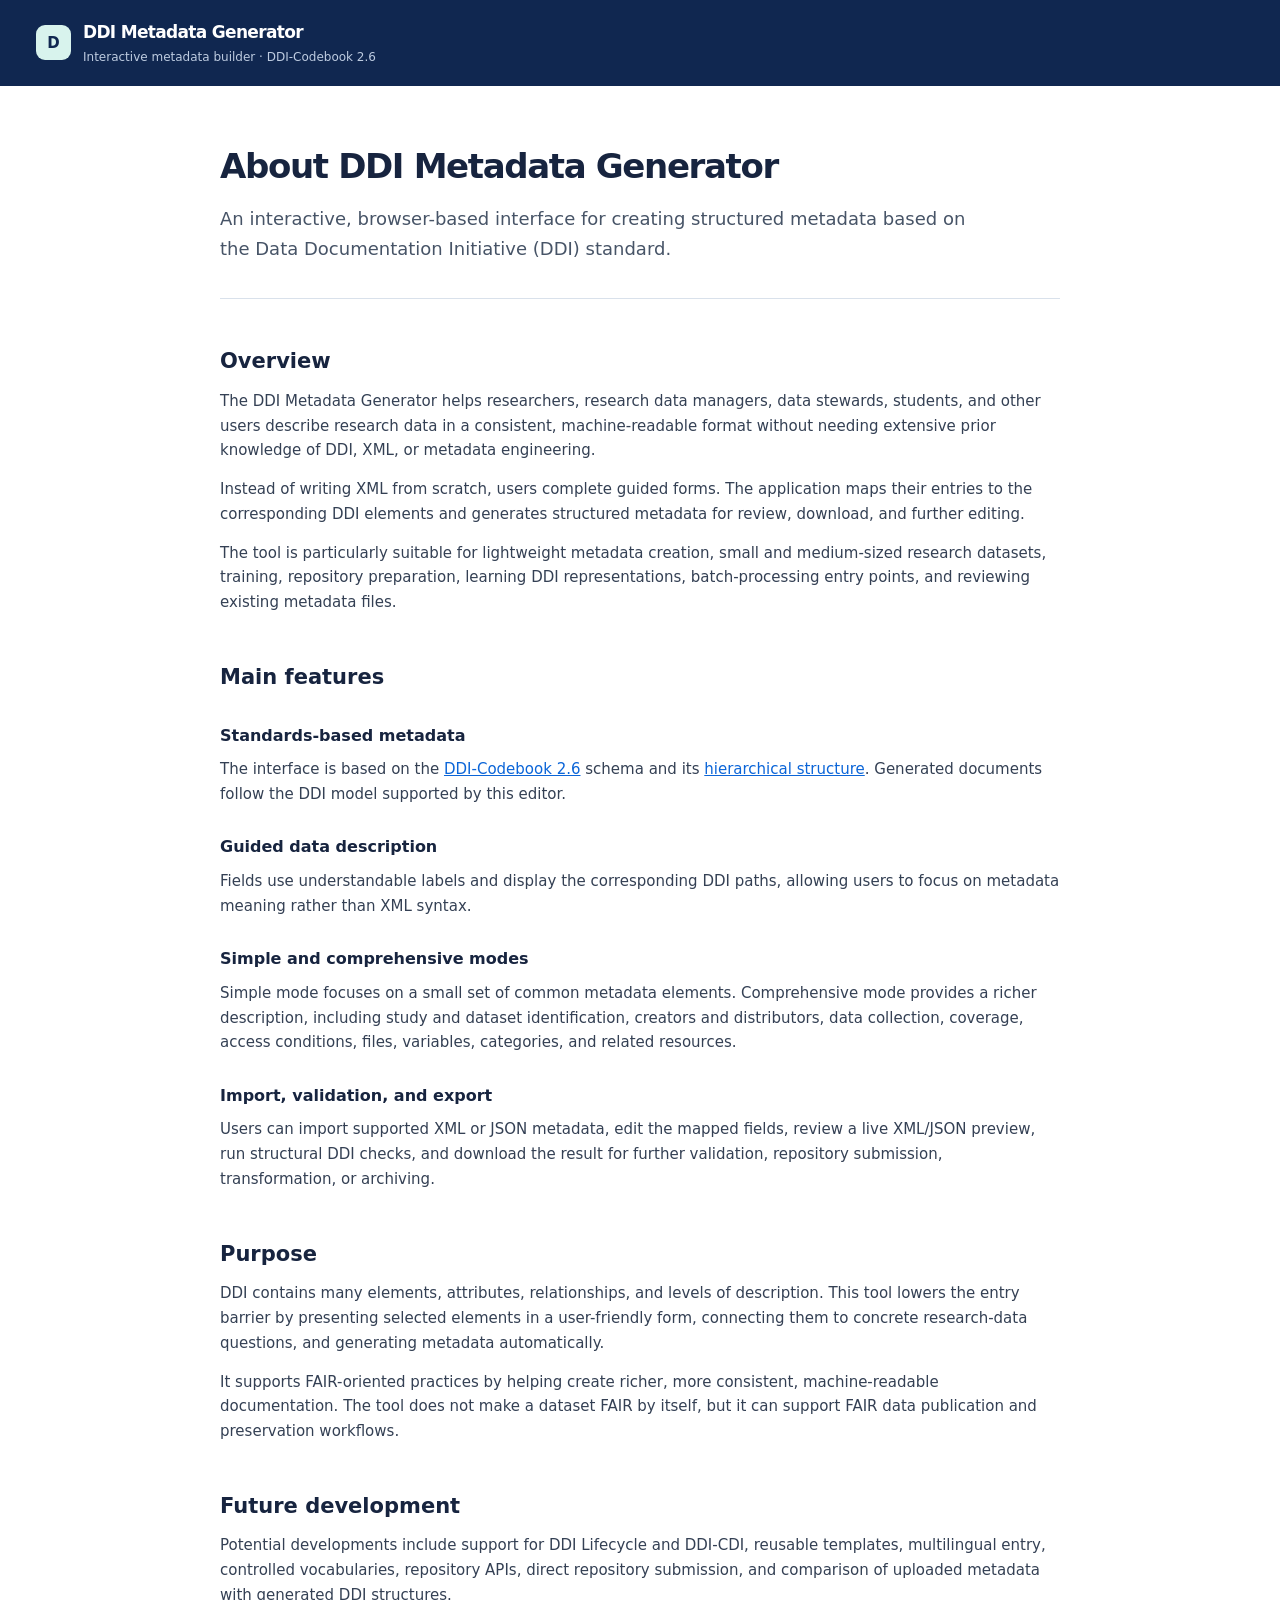
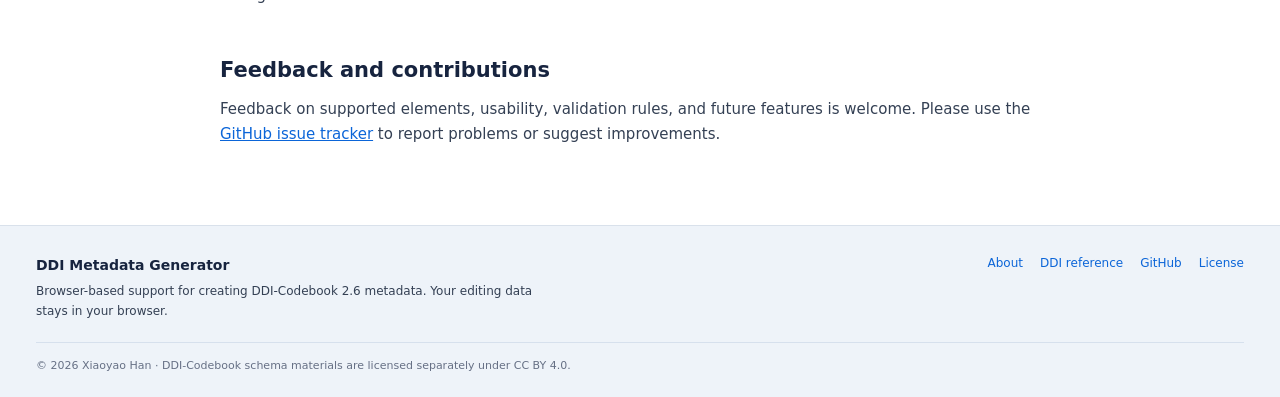
==== about.html @ 280027f5 "Add files via upload" ====
<!doctype html>
<html lang="en">
<head>
  <meta charset="utf-8">
  <meta name="viewport" content="width=device-width, initial-scale=1">
  <title>About · DDI Metadata Generator</title>
  <style>
    :root{--ink:#17243f;--muted:#667085;--line:#d9e1eb;--blue:#0b65d8;--navy:#102750;--soft:#f7f9fc}*{box-sizing:border-box}body{margin:0;color:var(--ink);font:15px/1.65 Inter,ui-sans-serif,system-ui,-apple-system,sans-serif}header{padding:18px 36px;background:var(--navy);color:#fff}.brand{display:flex;align-items:center;gap:12px;text-decoration:none;color:#fff}.mark{display:grid;place-items:center;width:35px;height:35px;border-radius:9px;background:#d8f3ed;color:var(--navy);font-weight:800}.brand h1{margin:0;font-size:17px}.brand p{margin:2px 0 0;color:#bdcbe0;font-size:12px}main{max-width:900px;margin:0 auto;padding:52px 30px 64px}h1{font-size:34px;letter-spacing:-.04em;margin:0 0 10px}h2{font-size:21px;margin:42px 0 10px;padding-top:3px}h3{font-size:16px;margin:28px 0 8px}p{margin:0 0 14px;color:#344054}a{color:#0b65d8}li{margin:5px 0;color:#344054}.lead{font-size:18px;color:#475467;max-width:760px}.rule{border:0;border-top:1px solid var(--line);margin:35px 0}.site-footer{padding:28px 36px 22px;background:#eef3f9;border-top:1px solid var(--line);color:#475467}.footer-inner{max-width:1400px;margin:auto}.footer-top{display:flex;justify-content:space-between;gap:32px}.footer-copy{max-width:520px}.footer-copy strong{display:block;color:var(--ink);font-size:14px}.footer-copy p{margin:5px 0 0;font-size:12px}.footer-links{display:flex;flex-wrap:wrap;justify-content:flex-end;gap:8px 17px;align-content:flex-start}.footer-links a{font-size:12px;text-decoration:none}.footer-links a:hover{text-decoration:underline}.footer-bottom{margin-top:20px;padding-top:14px;border-top:1px solid #d6e0ed;font-size:11px;color:#667085}@media(max-width:640px){header,.site-footer{padding-left:20px;padding-right:20px}main{padding:38px 20px 48px}h1{font-size:29px}.footer-top{flex-direction:column;gap:18px}.footer-links{justify-content:flex-start}}
  </style>
</head>
<body>
  <header><a class="brand" href="index.html"><span class="mark">D</span><span><h1>DDI Metadata Generator</h1><p>Interactive metadata builder · DDI-Codebook 2.6</p></span></a></header>
  <main>
    <h1>About DDI Metadata Generator</h1>
    <p class="lead">An interactive, browser-based interface for creating structured metadata based on the Data Documentation Initiative (DDI) standard.</p>
    <hr class="rule">
    <h2>Overview</h2>
    <p>The DDI Metadata Generator helps researchers, research data managers, data stewards, students, and other users describe research data in a consistent, machine-readable format without needing extensive prior knowledge of DDI, XML, or metadata engineering.</p>
    <p>Instead of writing XML from scratch, users complete guided forms. The application maps their entries to the corresponding DDI elements and generates structured metadata for review, download, and further editing.</p>
    <p>The tool is particularly suitable for lightweight metadata creation, small and medium-sized research datasets, training, repository preparation, learning DDI representations, batch-processing entry points, and reviewing existing metadata files.</p>
    <h2>Main features</h2>
    <h3>Standards-based metadata</h3>
    <p>The interface is based on the <a href="https://ddialliance.org/ddi-codebook_v2.6" target="_blank" rel="noopener noreferrer">DDI-Codebook 2.6</a> schema and its <a href="https://docs.ddialliance.org/DDI-Codebook/2.6/xmlschema/" target="_blank" rel="noopener noreferrer">hierarchical structure</a>. Generated documents follow the DDI model supported by this editor.</p>
    <h3>Guided data description</h3>
    <p>Fields use understandable labels and display the corresponding DDI paths, allowing users to focus on metadata meaning rather than XML syntax.</p>
    <h3>Simple and comprehensive modes</h3>
    <p>Simple mode focuses on a small set of common metadata elements. Comprehensive mode provides a richer description, including study and dataset identification, creators and distributors, data collection, coverage, access conditions, files, variables, categories, and related resources.</p>
    <h3>Import, validation, and export</h3>
    <p>Users can import supported XML or JSON metadata, edit the mapped fields, review a live XML/JSON preview, run structural DDI checks, and download the result for further validation, repository submission, transformation, or archiving.</p>
    <h2>Purpose</h2>
    <p>DDI contains many elements, attributes, relationships, and levels of description. This tool lowers the entry barrier by presenting selected elements in a user-friendly form, connecting them to concrete research-data questions, and generating metadata automatically.</p>
    <p>It supports FAIR-oriented practices by helping create richer, more consistent, machine-readable documentation. The tool does not make a dataset FAIR by itself, but it can support FAIR data publication and preservation workflows.</p>
    <h2>Future development</h2>
    <p>Potential developments include support for DDI Lifecycle and DDI-CDI, reusable templates, multilingual entry, controlled vocabularies, repository APIs, direct repository submission, and comparison of uploaded metadata with generated DDI structures.</p>
    <h2>Feedback and contributions</h2>
    <p>Feedback on supported elements, usability, validation rules, and future features is welcome. Please use the <a href="https://github.com/DDI-Metadata-Builder/ddi-metadata-builder.github.io/issues" target="_blank" rel="noopener noreferrer">GitHub issue tracker</a> to report problems or suggest improvements.</p>
  </main>
  <footer class="site-footer"><div class="footer-inner"><div class="footer-top"><div class="footer-copy"><strong>DDI Metadata Generator</strong><p>Browser-based support for creating DDI-Codebook 2.6 metadata. Your editing data stays in your browser.</p></div><nav class="footer-links" aria-label="Project information"><a href="about.html">About</a><a href="https://ddialliance.org/" target="_blank" rel="noopener noreferrer">DDI reference</a><a href="https://github.com/DDI-Metadata-Builder/ddi-metadata-builder.github.io" target="_blank" rel="noopener noreferrer">GitHub</a><a href="license.html">License</a></nav></div><div class="footer-bottom">© 2026 Xiaoyao Han · DDI-Codebook schema materials are licensed separately under CC BY 4.0.</div></div></footer>
</body>
</html>
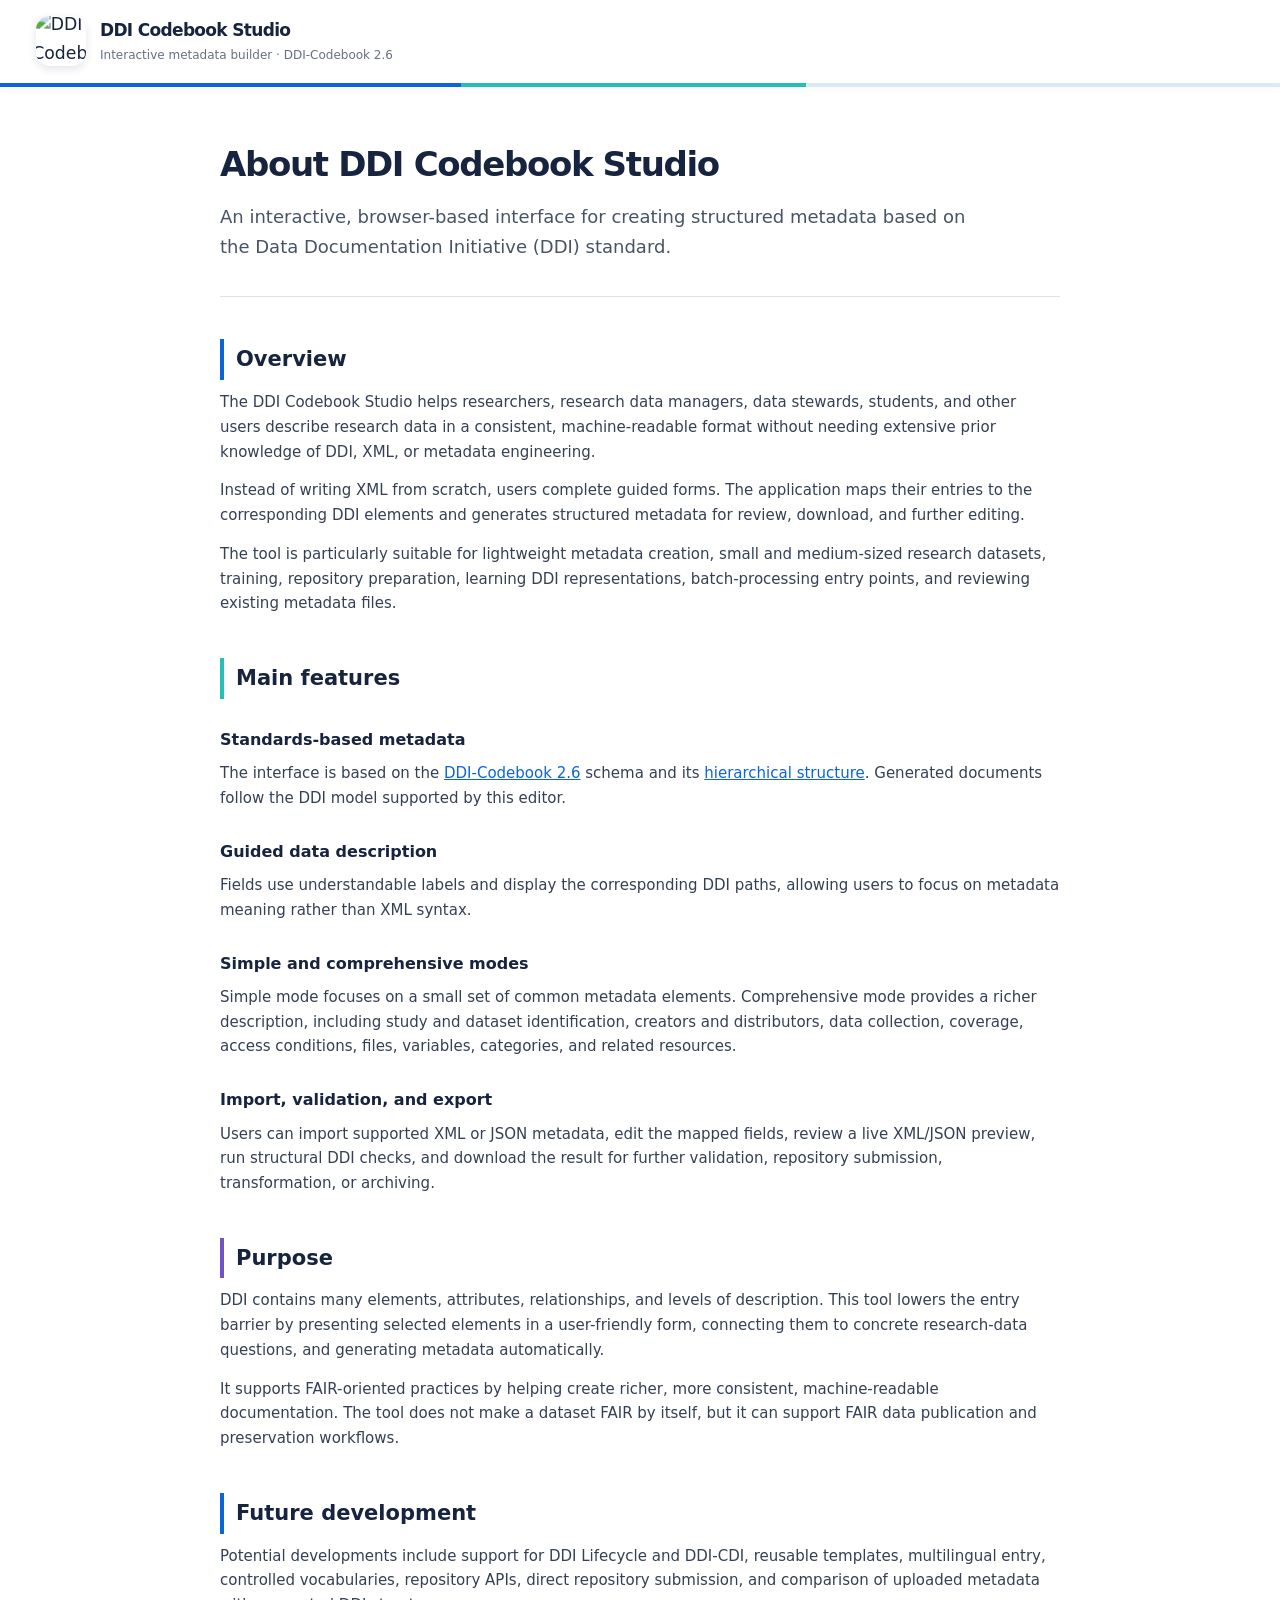
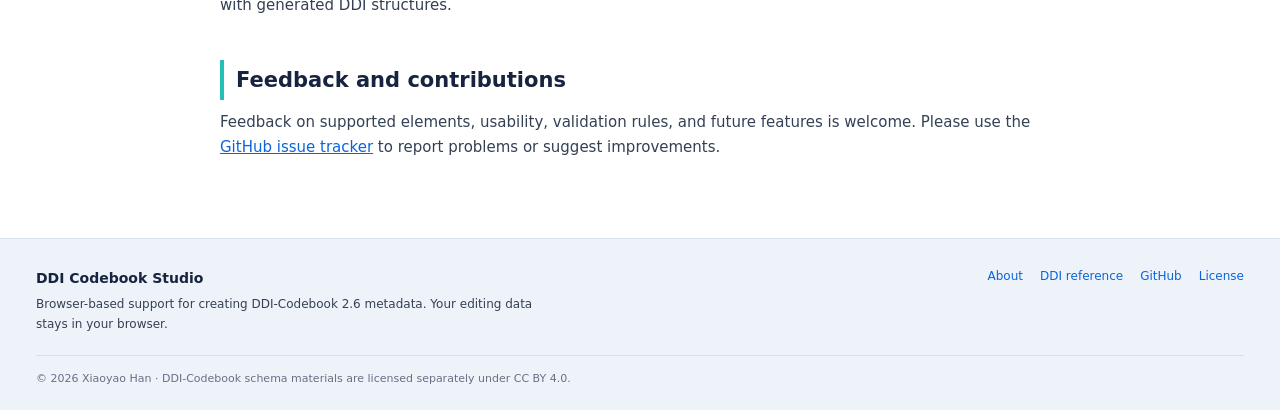
==== commit b0245fe5: "Update about.html" ====
--- a/about.html
+++ b/about.html
@@ -3,19 +3,20 @@
 <head>
   <meta charset="utf-8">
   <meta name="viewport" content="width=device-width, initial-scale=1">
-  <title>About · DDI Metadata Generator</title>
+  <title>About · DDI Codebook Studio</title>
+  <link rel="icon" href="assets/logo-preview.png" type="image/png">
   <style>
-    :root{--ink:#17243f;--muted:#667085;--line:#d9e1eb;--blue:#0b65d8;--navy:#102750;--soft:#f7f9fc}*{box-sizing:border-box}body{margin:0;color:var(--ink);font:15px/1.65 Inter,ui-sans-serif,system-ui,-apple-system,sans-serif}header{padding:18px 36px;background:var(--navy);color:#fff}.brand{display:flex;align-items:center;gap:12px;text-decoration:none;color:#fff}.mark{display:grid;place-items:center;width:35px;height:35px;border-radius:9px;background:#d8f3ed;color:var(--navy);font-weight:800}.brand h1{margin:0;font-size:17px}.brand p{margin:2px 0 0;color:#bdcbe0;font-size:12px}main{max-width:900px;margin:0 auto;padding:52px 30px 64px}h1{font-size:34px;letter-spacing:-.04em;margin:0 0 10px}h2{font-size:21px;margin:42px 0 10px;padding-top:3px}h3{font-size:16px;margin:28px 0 8px}p{margin:0 0 14px;color:#344054}a{color:#0b65d8}li{margin:5px 0;color:#344054}.lead{font-size:18px;color:#475467;max-width:760px}.rule{border:0;border-top:1px solid var(--line);margin:35px 0}.site-footer{padding:28px 36px 22px;background:#eef3f9;border-top:1px solid var(--line);color:#475467}.footer-inner{max-width:1400px;margin:auto}.footer-top{display:flex;justify-content:space-between;gap:32px}.footer-copy{max-width:520px}.footer-copy strong{display:block;color:var(--ink);font-size:14px}.footer-copy p{margin:5px 0 0;font-size:12px}.footer-links{display:flex;flex-wrap:wrap;justify-content:flex-end;gap:8px 17px;align-content:flex-start}.footer-links a{font-size:12px;text-decoration:none}.footer-links a:hover{text-decoration:underline}.footer-bottom{margin-top:20px;padding-top:14px;border-top:1px solid #d6e0ed;font-size:11px;color:#667085}@media(max-width:640px){header,.site-footer{padding-left:20px;padding-right:20px}main{padding:38px 20px 48px}h1{font-size:29px}.footer-top{flex-direction:column;gap:18px}.footer-links{justify-content:flex-start}}
+    :root{--ink:#17243f;--muted:#667085;--line:#d9e1eb;--blue:#0b65d8;--aqua:#25bfb8;--purple:#7153c5;--navy:#102750;--soft:#f7f9fc}*{box-sizing:border-box}body{margin:0;color:var(--ink);font:15px/1.65 Inter,ui-sans-serif,system-ui,-apple-system,sans-serif}header{position:relative;min-height:84px;padding:16px 36px;background:#fff;border-bottom:1px solid var(--line);box-shadow:0 2px 12px #1027500b}header::after{position:absolute;right:0;bottom:-4px;left:0;height:4px;background:linear-gradient(90deg,var(--blue) 0 36%,var(--aqua) 36% 63%,#d5edf0 63%);content:""}.brand{display:flex;align-items:center;gap:14px;text-decoration:none;color:var(--ink)}.mark-frame{display:block;width:50px;height:50px;overflow:hidden;border-radius:14px;box-shadow:0 3px 8px #1027501f}.mark{display:block;width:100%;height:100%;object-fit:cover;object-position:center center;transform:translateY(-2px) scale(1.15);transform-origin:center}.brand h1{margin:0;font-size:17px}.brand p{margin:2px 0 0;color:var(--muted);font-size:12px}main{max-width:900px;margin:0 auto;padding:52px 30px 64px}h1{font-size:34px;letter-spacing:-.04em;margin:0 0 10px}h2{border-left:4px solid var(--blue);font-size:21px;margin:42px 0 10px;padding:3px 0 3px 12px}h2:nth-of-type(3n+2){border-color:var(--aqua)}h2:nth-of-type(3n){border-color:var(--purple)}h3{font-size:16px;margin:28px 0 8px}p{margin:0 0 14px;color:#344054}a{color:#0b65d8}li{margin:5px 0;color:#344054}.lead{font-size:18px;color:#475467;max-width:760px}.rule{border:0;border-top:1px solid var(--line);margin:35px 0}.site-footer{padding:28px 36px 22px;background:#eef3f9;border-top:1px solid var(--line);color:#475467}.footer-inner{max-width:1400px;margin:auto}.footer-top{display:flex;justify-content:space-between;gap:32px}.footer-copy{max-width:520px}.footer-copy strong{display:block;color:var(--ink);font-size:14px}.footer-copy p{margin:5px 0 0;font-size:12px}.footer-links{display:flex;flex-wrap:wrap;justify-content:flex-end;gap:8px 17px;align-content:flex-start}.footer-links a{font-size:12px;text-decoration:none}.footer-links a:hover{text-decoration:underline}.footer-bottom{margin-top:20px;padding-top:14px;border-top:1px solid #d6e0ed;font-size:11px;color:#667085}@media(max-width:640px){header,.site-footer{padding-left:20px;padding-right:20px}main{padding:38px 20px 48px}h1{font-size:29px}.footer-top{flex-direction:column;gap:18px}.footer-links{justify-content:flex-start}}
   </style>
 </head>
 <body>
-  <header><a class="brand" href="index.html"><span class="mark">D</span><span><h1>DDI Metadata Generator</h1><p>Interactive metadata builder · DDI-Codebook 2.6</p></span></a></header>
+  <header><a class="brand" href="index.html"><span class="mark-frame"><img class="mark" src="assets/logo-preview.png" alt="DDI Codebook Studio"></span><span><h1>DDI Codebook Studio</h1><p>Interactive metadata builder · DDI-Codebook 2.6</p></span></a></header>
   <main>
-    <h1>About DDI Metadata Generator</h1>
+    <h1>About DDI Codebook Studio</h1>
     <p class="lead">An interactive, browser-based interface for creating structured metadata based on the Data Documentation Initiative (DDI) standard.</p>
     <hr class="rule">
     <h2>Overview</h2>
-    <p>The DDI Metadata Generator helps researchers, research data managers, data stewards, students, and other users describe research data in a consistent, machine-readable format without needing extensive prior knowledge of DDI, XML, or metadata engineering.</p>
+    <p>The DDI Codebook Studio helps researchers, research data managers, data stewards, students, and other users describe research data in a consistent, machine-readable format without needing extensive prior knowledge of DDI, XML, or metadata engineering.</p>
     <p>Instead of writing XML from scratch, users complete guided forms. The application maps their entries to the corresponding DDI elements and generates structured metadata for review, download, and further editing.</p>
     <p>The tool is particularly suitable for lightweight metadata creation, small and medium-sized research datasets, training, repository preparation, learning DDI representations, batch-processing entry points, and reviewing existing metadata files.</p>
     <h2>Main features</h2>
@@ -35,6 +36,6 @@
     <h2>Feedback and contributions</h2>
     <p>Feedback on supported elements, usability, validation rules, and future features is welcome. Please use the <a href="https://github.com/DDI-Metadata-Builder/ddi-metadata-builder.github.io/issues" target="_blank" rel="noopener noreferrer">GitHub issue tracker</a> to report problems or suggest improvements.</p>
   </main>
-  <footer class="site-footer"><div class="footer-inner"><div class="footer-top"><div class="footer-copy"><strong>DDI Metadata Generator</strong><p>Browser-based support for creating DDI-Codebook 2.6 metadata. Your editing data stays in your browser.</p></div><nav class="footer-links" aria-label="Project information"><a href="about.html">About</a><a href="https://ddialliance.org/" target="_blank" rel="noopener noreferrer">DDI reference</a><a href="https://github.com/DDI-Metadata-Builder/ddi-metadata-builder.github.io" target="_blank" rel="noopener noreferrer">GitHub</a><a href="license.html">License</a></nav></div><div class="footer-bottom">© 2026 Xiaoyao Han · DDI-Codebook schema materials are licensed separately under CC BY 4.0.</div></div></footer>
+  <footer class="site-footer"><div class="footer-inner"><div class="footer-top"><div class="footer-copy"><strong>DDI Codebook Studio</strong><p>Browser-based support for creating DDI-Codebook 2.6 metadata. Your editing data stays in your browser.</p></div><nav class="footer-links" aria-label="Project information"><a href="about.html">About</a><a href="https://ddialliance.org/" target="_blank" rel="noopener noreferrer">DDI reference</a><a href="https://github.com/DDI-Metadata-Builder/ddi-metadata-builder.github.io" target="_blank" rel="noopener noreferrer">GitHub</a><a href="license.html">License</a></nav></div><div class="footer-bottom">© 2026 Xiaoyao Han · DDI-Codebook schema materials are licensed separately under CC BY 4.0.</div></div></footer>
 </body>
 </html>
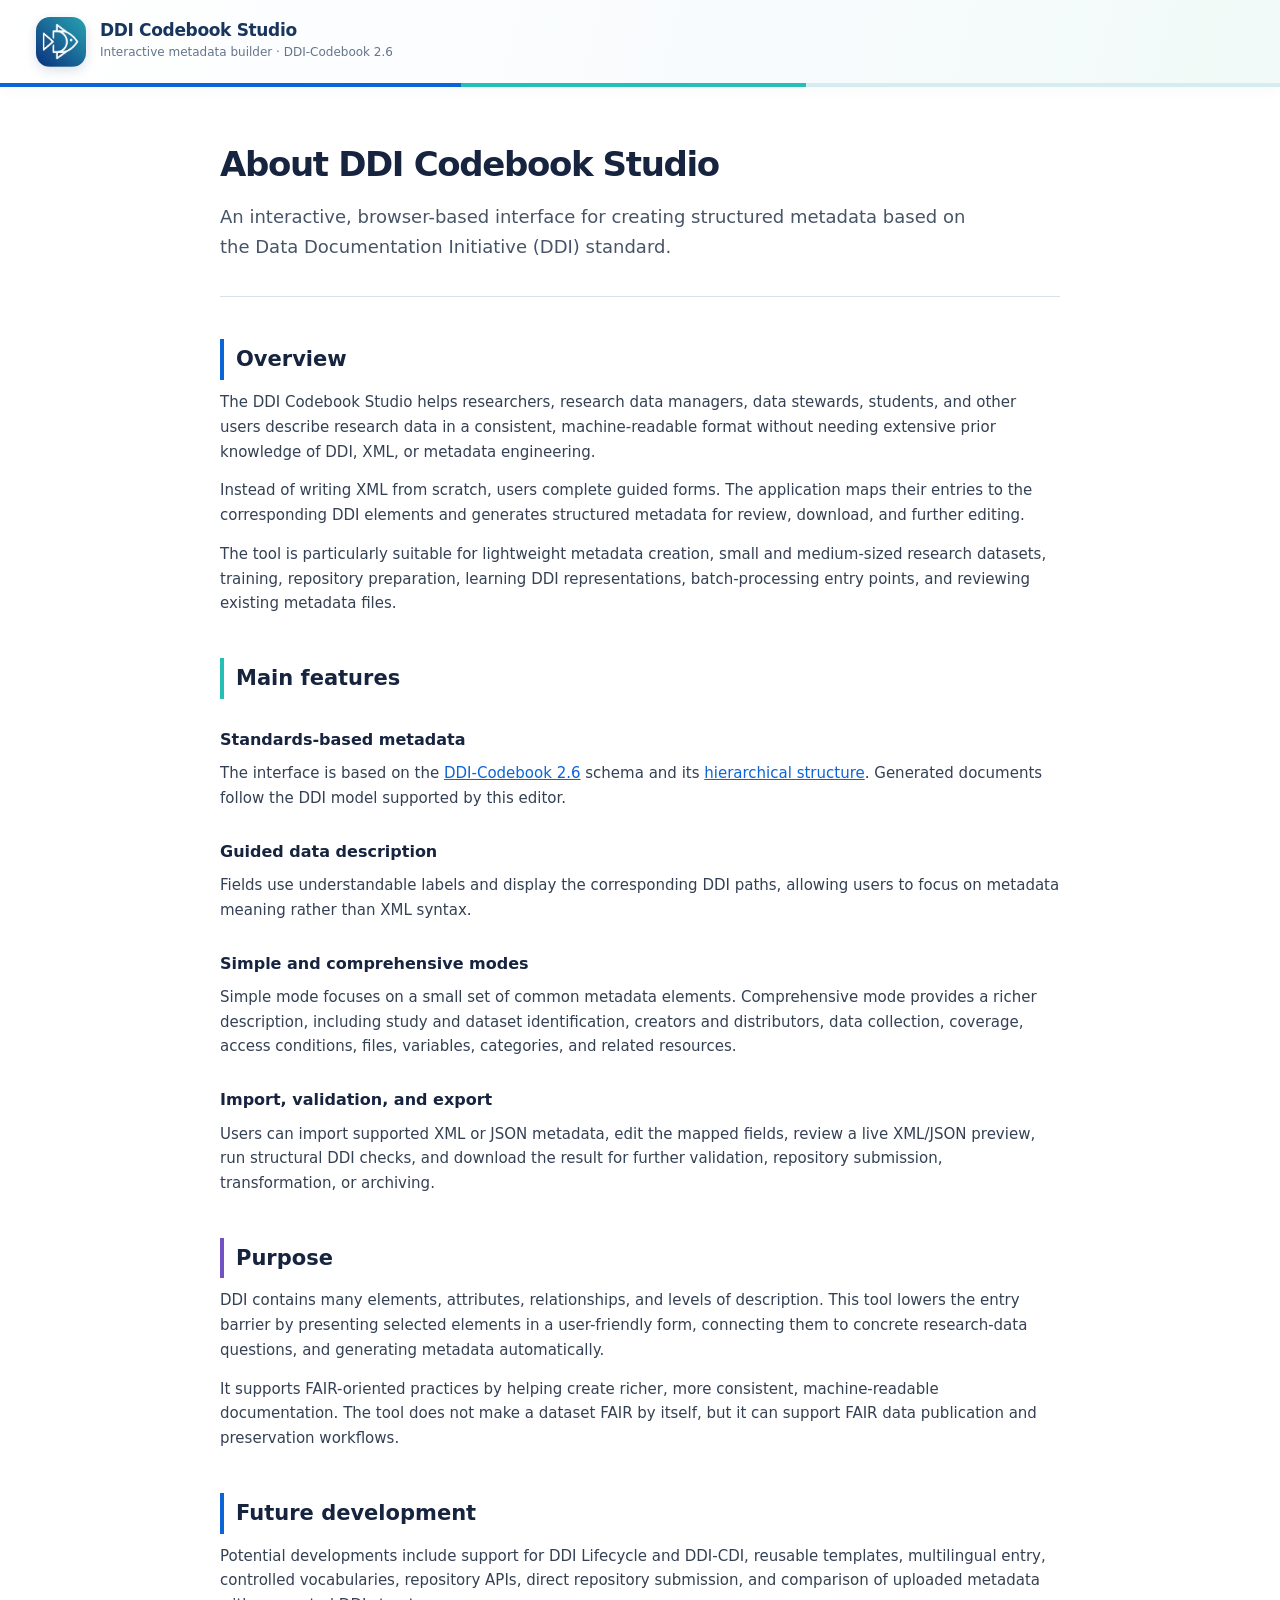
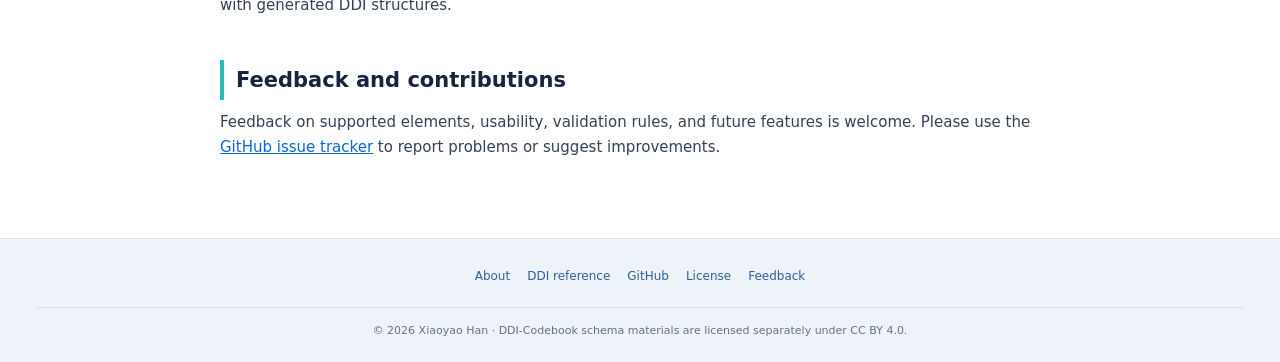
==== commit 45112dc4: "reconstruction" ====
--- a/about.html
+++ b/about.html
@@ -4,13 +4,14 @@
   <meta charset="utf-8">
   <meta name="viewport" content="width=device-width, initial-scale=1">
   <title>About · DDI Codebook Studio</title>
-  <link rel="icon" href="assets/logo-preview.png" type="image/png">
+  <link rel="icon" href="assets/favicon-48.png?v=1" type="image/png" sizes="48x48">
   <style>
-    :root{--ink:#17243f;--muted:#667085;--line:#d9e1eb;--blue:#0b65d8;--aqua:#25bfb8;--purple:#7153c5;--navy:#102750;--soft:#f7f9fc}*{box-sizing:border-box}body{margin:0;color:var(--ink);font:15px/1.65 Inter,ui-sans-serif,system-ui,-apple-system,sans-serif}header{position:relative;min-height:84px;padding:16px 36px;background:#fff;border-bottom:1px solid var(--line);box-shadow:0 2px 12px #1027500b}header::after{position:absolute;right:0;bottom:-4px;left:0;height:4px;background:linear-gradient(90deg,var(--blue) 0 36%,var(--aqua) 36% 63%,#d5edf0 63%);content:""}.brand{display:flex;align-items:center;gap:14px;text-decoration:none;color:var(--ink)}.mark-frame{display:block;width:50px;height:50px;overflow:hidden;border-radius:14px;box-shadow:0 3px 8px #1027501f}.mark{display:block;width:100%;height:100%;object-fit:cover;object-position:center center;transform:translateY(-2px) scale(1.15);transform-origin:center}.brand h1{margin:0;font-size:17px}.brand p{margin:2px 0 0;color:var(--muted);font-size:12px}main{max-width:900px;margin:0 auto;padding:52px 30px 64px}h1{font-size:34px;letter-spacing:-.04em;margin:0 0 10px}h2{border-left:4px solid var(--blue);font-size:21px;margin:42px 0 10px;padding:3px 0 3px 12px}h2:nth-of-type(3n+2){border-color:var(--aqua)}h2:nth-of-type(3n){border-color:var(--purple)}h3{font-size:16px;margin:28px 0 8px}p{margin:0 0 14px;color:#344054}a{color:#0b65d8}li{margin:5px 0;color:#344054}.lead{font-size:18px;color:#475467;max-width:760px}.rule{border:0;border-top:1px solid var(--line);margin:35px 0}.site-footer{padding:28px 36px 22px;background:#eef3f9;border-top:1px solid var(--line);color:#475467}.footer-inner{max-width:1400px;margin:auto}.footer-top{display:flex;justify-content:space-between;gap:32px}.footer-copy{max-width:520px}.footer-copy strong{display:block;color:var(--ink);font-size:14px}.footer-copy p{margin:5px 0 0;font-size:12px}.footer-links{display:flex;flex-wrap:wrap;justify-content:flex-end;gap:8px 17px;align-content:flex-start}.footer-links a{font-size:12px;text-decoration:none}.footer-links a:hover{text-decoration:underline}.footer-bottom{margin-top:20px;padding-top:14px;border-top:1px solid #d6e0ed;font-size:11px;color:#667085}@media(max-width:640px){header,.site-footer{padding-left:20px;padding-right:20px}main{padding:38px 20px 48px}h1{font-size:29px}.footer-top{flex-direction:column;gap:18px}.footer-links{justify-content:flex-start}}
+    :root{--ink:#17243f;--muted:#667085;--line:#d9e1eb;--blue:#0b65d8;--aqua:#25bfb8;--purple:#7153c5;--navy:#102750;--soft:#f7f9fc}*{box-sizing:border-box}body{margin:0;color:var(--ink);font:15px/1.65 Inter,ui-sans-serif,system-ui,-apple-system,sans-serif}header{position:relative;min-height:84px;padding:16px 36px;background:#fff;border-bottom:1px solid var(--line);box-shadow:0 2px 12px #1027500b}header::after{position:absolute;right:0;bottom:-4px;left:0;height:4px;background:linear-gradient(90deg,var(--blue) 0 36%,var(--aqua) 36% 63%,#d5edf0 63%);content:""}.brand{display:flex;align-items:center;gap:14px;text-decoration:none;color:var(--ink)}.mark-frame{display:block;width:50px;height:50px;overflow:hidden;border-radius:14px;box-shadow:0 3px 8px #1027501f}.mark{display:block;width:100%;height:100%;object-fit:cover;object-position:center center;transform:translateY(-2px) scale(1.15);transform-origin:center}.brand h1{margin:0;font-size:17px}.brand p{margin:2px 0 0;color:var(--muted);font-size:12px}main{max-width:900px;margin:0 auto;padding:52px 30px 64px}h1{font-size:34px;letter-spacing:-.04em;margin:0 0 10px}h2{border-left:4px solid var(--blue);font-size:21px;margin:42px 0 10px;padding:3px 0 3px 12px}h2:nth-of-type(3n+2){border-color:var(--aqua)}h2:nth-of-type(3n){border-color:var(--purple)}h3{font-size:16px;margin:28px 0 8px}p{margin:0 0 14px;color:#344054}a{color:#0b65d8}li{margin:5px 0;color:#344054}.lead{font-size:18px;color:#475467;max-width:760px}.rule{border:0;border-top:1px solid var(--line);margin:35px 0}.site-footer{padding:28px 36px 22px;background:#eef3f9;border-top:1px solid var(--line);color:#475467}.footer-inner{max-width:1400px;margin:auto}.footer-top{display:flex;justify-content:center}.footer-links{display:flex;flex-wrap:wrap;justify-content:center;gap:8px 17px}.footer-links a{font-size:12px;text-decoration:none}.footer-links a:hover{text-decoration:underline}.footer-bottom{margin-top:20px;padding-top:14px;border-top:1px solid #d6e0ed;font-size:11px;color:#667085;text-align:center}@media(max-width:640px){header,.site-footer{padding-left:20px;padding-right:20px}main{padding:38px 20px 48px}h1{font-size:29px}.footer-links{justify-content:center}}
   </style>
+  <link rel="stylesheet" href="assets/site-shell.css">
 </head>
-<body>
-  <header><a class="brand" href="index.html"><span class="mark-frame"><img class="mark" src="assets/logo-preview.png" alt="DDI Codebook Studio"></span><span><h1>DDI Codebook Studio</h1><p>Interactive metadata builder · DDI-Codebook 2.6</p></span></a></header>
+<body data-page="about">
+  <div data-site-header></div>
   <main>
     <h1>About DDI Codebook Studio</h1>
     <p class="lead">An interactive, browser-based interface for creating structured metadata based on the Data Documentation Initiative (DDI) standard.</p>
@@ -36,6 +37,7 @@
     <h2>Feedback and contributions</h2>
     <p>Feedback on supported elements, usability, validation rules, and future features is welcome. Please use the <a href="https://github.com/DDI-Metadata-Builder/ddi-metadata-builder.github.io/issues" target="_blank" rel="noopener noreferrer">GitHub issue tracker</a> to report problems or suggest improvements.</p>
   </main>
-  <footer class="site-footer"><div class="footer-inner"><div class="footer-top"><div class="footer-copy"><strong>DDI Codebook Studio</strong><p>Browser-based support for creating DDI-Codebook 2.6 metadata. Your editing data stays in your browser.</p></div><nav class="footer-links" aria-label="Project information"><a href="about.html">About</a><a href="https://ddialliance.org/" target="_blank" rel="noopener noreferrer">DDI reference</a><a href="https://github.com/DDI-Metadata-Builder/ddi-metadata-builder.github.io" target="_blank" rel="noopener noreferrer">GitHub</a><a href="license.html">License</a></nav></div><div class="footer-bottom">© 2026 Xiaoyao Han · DDI-Codebook schema materials are licensed separately under CC BY 4.0.</div></div></footer>
+  <div data-site-footer></div>
+  <script src="assets/site-shell.js"></script>
 </body>
 </html>
--- a/assets/site-shell.css
+++ b/assets/site-shell.css
@@ -0,0 +1,2 @@
+/* Shared site shell. The visual baseline is index.html. */
+.site-header{position:relative;display:flex;justify-content:space-between;align-items:center;gap:20px;height:84px;padding:0 36px;background:linear-gradient(104deg,#fff 0%,#f8fbfd 57%,#f1faf8 100%);color:var(--ink);border-bottom:1px solid #d7e4eb;box-shadow:0 3px 16px #18385b0d}.site-header::after{position:absolute;right:0;bottom:-4px;left:0;height:4px;background:linear-gradient(90deg,var(--blue) 0 36%,var(--aqua) 36% 63%,#d5edf0 63%);content:""}.site-brand{display:flex;align-items:center;gap:14px;min-width:max-content;color:var(--ink);text-decoration:none}.site-mark-frame{display:block;width:50px;height:50px;overflow:hidden;border-radius:14px;box-shadow:0 4px 11px #15365c24}.site-mark{display:block;width:100%;height:100%;object-fit:cover;object-position:center center;transform:translateY(-2px) scale(1.15);transform-origin:center}.site-brand h1{margin:0;color:#18355e;font-size:17px;line-height:1.25;letter-spacing:-.02em}.site-brand p{margin:2px 0 0;color:#64758a;font-size:12px}.site-footer{padding:28px 36px 22px;background:#eef3f9;border-top:1px solid var(--line);color:#475467}.site-footer .footer-inner{max-width:1400px;margin:auto}.site-footer .footer-top{display:flex;justify-content:center}.site-footer .footer-links{display:flex;flex-wrap:wrap;justify-content:center;gap:8px 17px}.site-footer .footer-links a{color:#315f9a;font-size:12px;text-decoration:none}.site-footer .footer-links a:hover{text-decoration:underline}.site-footer .footer-bottom{margin-top:20px;padding-top:14px;border-top:1px solid #d6e0ed;color:#667085;font-size:11px;text-align:center}@media(max-width:980px){.site-header,.site-footer{padding-right:20px;padding-left:20px}.site-header{height:auto;min-height:84px;padding-top:16px;padding-bottom:16px;align-items:flex-start}}@media(max-width:640px){.site-header{align-items:flex-start;flex-direction:column}.site-footer .footer-links{justify-content:center}}
